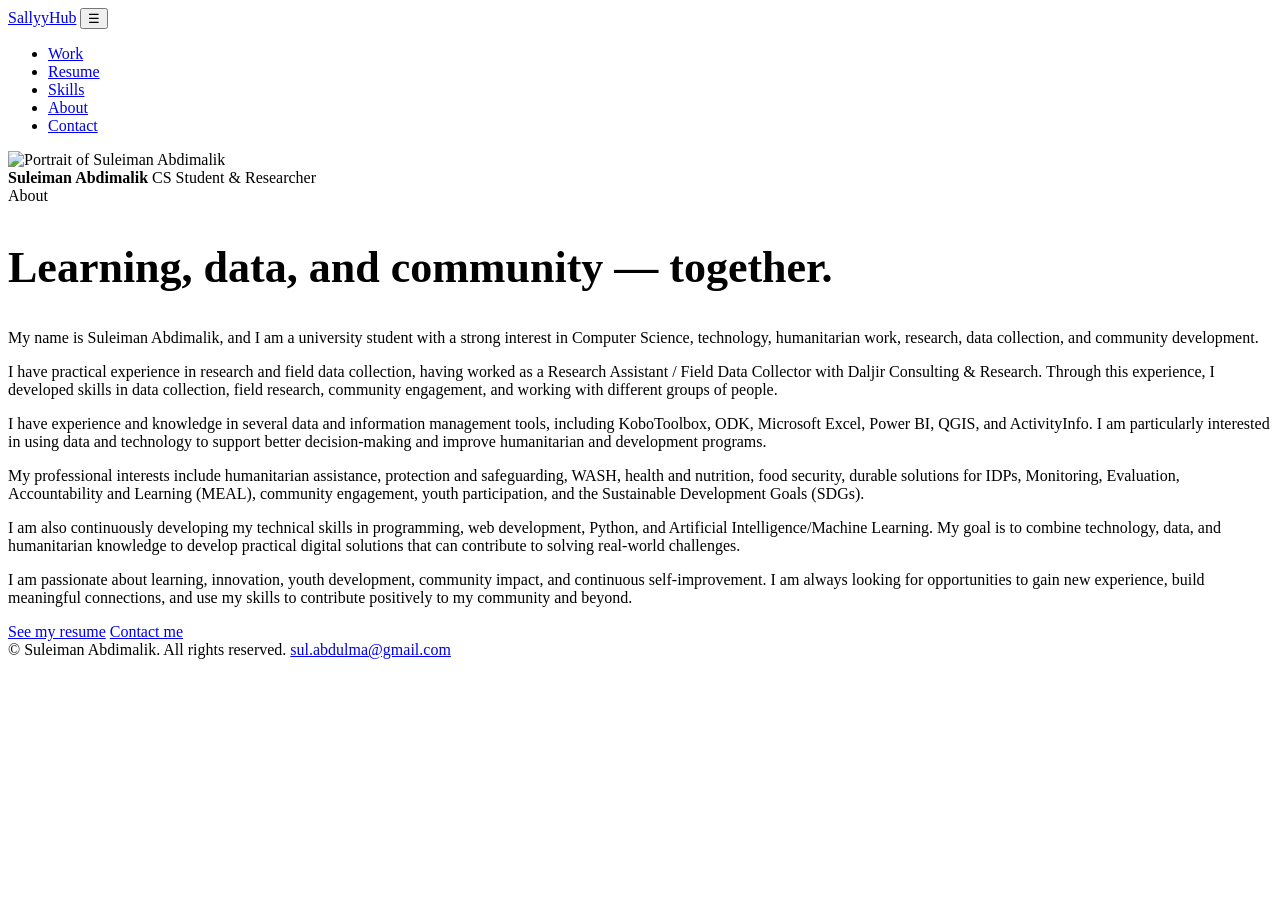
==== about.html @ c83473b5 "Upload website files" ====
<!DOCTYPE html>
<html lang="en">
<head>
<meta charset="UTF-8">
<meta name="viewport" content="width=device-width, initial-scale=1.0">
<title>About — SallyyHub</title>
<link rel="preconnect" href="https://fonts.googleapis.com">
<link href="https://fonts.googleapis.com/css2?family=Space+Grotesk:wght@500;700&family=Inter:wght@400;500;600;700&display=swap" rel="stylesheet">
<link rel="stylesheet" href="css/style.css">
</head>
<body>

<header class="site-header">
  <nav class="navbar">
    <a href="index.html" class="navbar__brand">Sallyy<span>Hub</span></a>
    <button class="navbar__toggle" aria-label="Toggle menu" aria-expanded="false">&#9776;</button>
    <ul class="navbar__links">
      <li><a href="work.html">Work</a></li>
      <li><a href="resume.html">Resume</a></li>
      <li><a href="skills.html">Skills</a></li>
      <li><a href="about.html" aria-current="page">About</a></li>
      <li><a href="contact.html" class="navbar__cta">Contact</a></li>
    </ul>
  </nav>
</header>

<section class="hero" style="padding-bottom: var(--space-6);">
  <div class="container hero-grid">

    <!-- PHOTO: replace images/profile-placeholder.svg with images/profile.jpg,
         then update the src below. -->
    <div class="photo-frame">
      <img src="images/profile.jpg" alt="Portrait of Suleiman Abdimalik">
      <div class="photo-badge">
        <strong>Suleiman Abdimalik</strong>
        <span>CS Student &amp; Researcher</span>
      </div>
    </div>

    <div>
      <span class="eyebrow">About</span>
      <h1 style="font-size: clamp(30px, 4vw, 44px);">Learning, data, and community — together.</h1>

      <div class="prose" style="margin-top: var(--space-3);">
        <p>My name is Suleiman Abdimalik, and I am a university student with a strong interest in
Computer Science, technology, humanitarian work, research, data collection, and community
development.</p>

        <p>I have practical experience in research and field data collection, having worked as a
        Research Assistant / Field Data Collector with Daljir Consulting &amp; Research. Through this
        experience, I developed skills in data collection, field research, community engagement, and
        working with different groups of people.</p>

        <p>I have experience and knowledge in several data and information management tools,
        including KoboToolbox, ODK, Microsoft Excel, Power BI, QGIS, and ActivityInfo. I am
        particularly interested in using data and technology to support better decision-making and
        improve humanitarian and development programs.</p>

        <p>My professional interests include humanitarian assistance, protection and safeguarding,
        WASH, health and nutrition, food security, durable solutions for IDPs, Monitoring, Evaluation,
        Accountability and Learning (MEAL), community engagement, youth participation, and the
        Sustainable Development Goals (SDGs).</p>

        <p>I am also continuously developing my technical skills in programming, web development,
        Python, and Artificial Intelligence/Machine Learning. My goal is to combine technology, data,
        and humanitarian knowledge to develop practical digital solutions that can contribute to
        solving real-world challenges.</p>

        <p>I am passionate about learning, innovation, youth development, community impact, and
        continuous self-improvement. I am always looking for opportunities to gain new experience,
        build meaningful connections, and use my skills to contribute positively to my community and
        beyond.</p>
      </div>

      <div class="btn-row" style="margin-top: var(--space-3);">
        <a href="resume.html" class="btn btn--primary">See my resume</a>
        <a href="contact.html" class="btn btn--ghost">Contact me</a>
      </div>
    </div>
  </div>
</section>

<footer class="site-footer">
  <div class="container">
    <span>&copy; <span data-year></span> Suleiman Abdimalik. All rights reserved.</span>
    <span><a href="mailto:sul.abdulma@gmail.com">sul.abdulma@gmail.com</a></span>
  </div>
</footer>

<script src="js/main.js"></script>
</body>
</html>
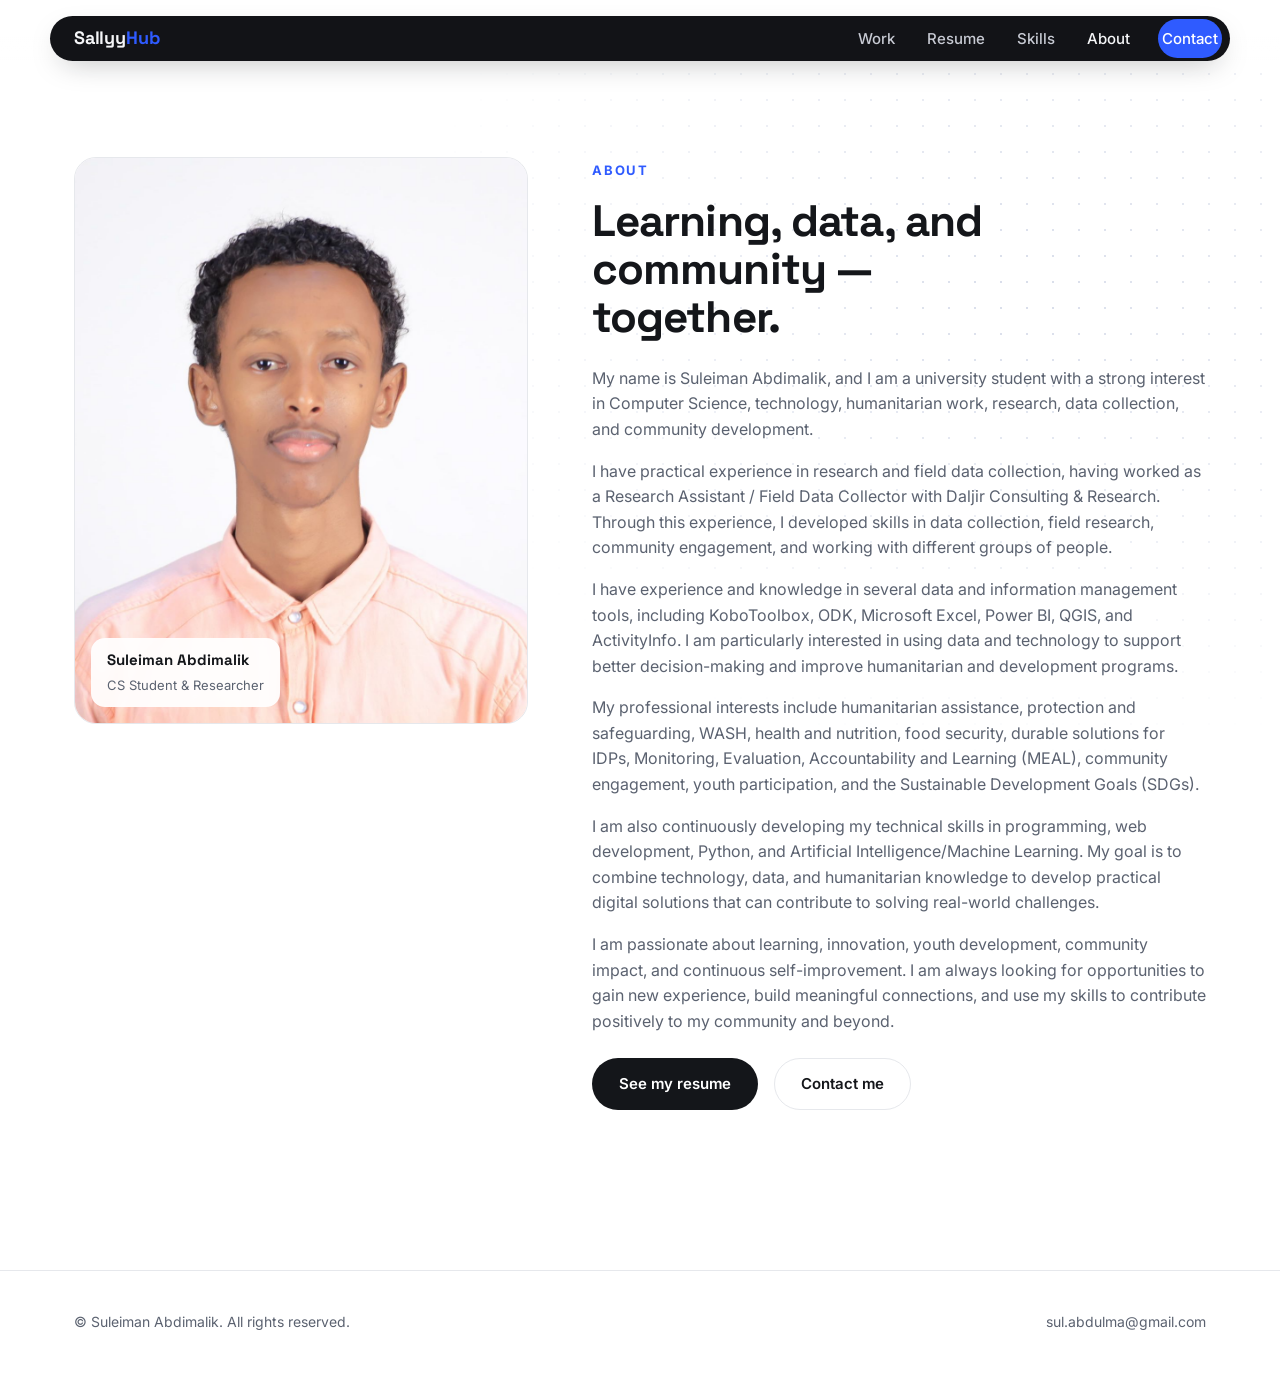
==== commit 45a8bd63: "Fix portfolio asset paths and remove dead placeholder links" ====
--- a/about.html
+++ b/about.html
@@ -6,87 +6,28 @@
 <title>About — SallyyHub</title>
 <link rel="preconnect" href="https://fonts.googleapis.com">
 <link href="https://fonts.googleapis.com/css2?family=Space+Grotesk:wght@500;700&family=Inter:wght@400;500;600;700&display=swap" rel="stylesheet">
-<link rel="stylesheet" href="css/style.css">
+<link rel="stylesheet" href="style.css">
 </head>
 <body>
-
-<header class="site-header">
-  <nav class="navbar">
-    <a href="index.html" class="navbar__brand">Sallyy<span>Hub</span></a>
-    <button class="navbar__toggle" aria-label="Toggle menu" aria-expanded="false">&#9776;</button>
-    <ul class="navbar__links">
-      <li><a href="work.html">Work</a></li>
-      <li><a href="resume.html">Resume</a></li>
-      <li><a href="skills.html">Skills</a></li>
-      <li><a href="about.html" aria-current="page">About</a></li>
-      <li><a href="contact.html" class="navbar__cta">Contact</a></li>
-    </ul>
-  </nav>
-</header>
-
-<section class="hero" style="padding-bottom: var(--space-6);">
-  <div class="container hero-grid">
-
-    <!-- PHOTO: replace images/profile-placeholder.svg with images/profile.jpg,
-         then update the src below. -->
-    <div class="photo-frame">
-      <img src="images/profile.jpg" alt="Portrait of Suleiman Abdimalik">
-      <div class="photo-badge">
-        <strong>Suleiman Abdimalik</strong>
-        <span>CS Student &amp; Researcher</span>
-      </div>
+<header class="site-header"><nav class="navbar">
+  <a href="index.html" class="navbar__brand">Sallyy<span>Hub</span></a><button class="navbar__toggle" aria-label="Toggle menu" aria-expanded="false">&#9776;</button>
+  <ul class="navbar__links"><li><a href="work.html">Work</a></li><li><a href="resume.html">Resume</a></li><li><a href="skills.html">Skills</a></li><li><a href="about.html" aria-current="page">About</a></li><li><a href="contact.html" class="navbar__cta">Contact</a></li></ul>
+</nav></header>
+<section class="hero" style="padding-bottom: var(--space-6);"><div class="container hero-grid">
+  <div class="photo-frame"><img src="profile.jpg" alt="Portrait of Suleiman Abdimalik"><div class="photo-badge"><strong>Suleiman Abdimalik</strong><span>CS Student &amp; Researcher</span></div></div>
+  <div><span class="eyebrow">About</span><h1 style="font-size: clamp(30px, 4vw, 44px);">Learning, data, and community — together.</h1>
+    <div class="prose" style="margin-top: var(--space-3);">
+      <p>My name is Suleiman Abdimalik, and I am a university student with a strong interest in Computer Science, technology, humanitarian work, research, data collection, and community development.</p>
+      <p>I have practical experience in research and field data collection, having worked as a Research Assistant / Field Data Collector with Daljir Consulting &amp; Research. Through this experience, I developed skills in data collection, field research, community engagement, and working with different groups of people.</p>
+      <p>I have experience and knowledge in several data and information management tools, including KoboToolbox, ODK, Microsoft Excel, Power BI, QGIS, and ActivityInfo. I am particularly interested in using data and technology to support better decision-making and improve humanitarian and development programs.</p>
+      <p>My professional interests include humanitarian assistance, protection and safeguarding, WASH, health and nutrition, food security, durable solutions for IDPs, Monitoring, Evaluation, Accountability and Learning (MEAL), community engagement, youth participation, and the Sustainable Development Goals (SDGs).</p>
+      <p>I am also continuously developing my technical skills in programming, web development, Python, and Artificial Intelligence/Machine Learning. My goal is to combine technology, data, and humanitarian knowledge to develop practical digital solutions that can contribute to solving real-world challenges.</p>
+      <p>I am passionate about learning, innovation, youth development, community impact, and continuous self-improvement. I am always looking for opportunities to gain new experience, build meaningful connections, and use my skills to contribute positively to my community and beyond.</p>
     </div>
-
-    <div>
-      <span class="eyebrow">About</span>
-      <h1 style="font-size: clamp(30px, 4vw, 44px);">Learning, data, and community — together.</h1>
-
-      <div class="prose" style="margin-top: var(--space-3);">
-        <p>My name is Suleiman Abdimalik, and I am a university student with a strong interest in
-Computer Science, technology, humanitarian work, research, data collection, and community
-development.</p>
-
-        <p>I have practical experience in research and field data collection, having worked as a
-        Research Assistant / Field Data Collector with Daljir Consulting &amp; Research. Through this
-        experience, I developed skills in data collection, field research, community engagement, and
-        working with different groups of people.</p>
-
-        <p>I have experience and knowledge in several data and information management tools,
-        including KoboToolbox, ODK, Microsoft Excel, Power BI, QGIS, and ActivityInfo. I am
-        particularly interested in using data and technology to support better decision-making and
-        improve humanitarian and development programs.</p>
-
-        <p>My professional interests include humanitarian assistance, protection and safeguarding,
-        WASH, health and nutrition, food security, durable solutions for IDPs, Monitoring, Evaluation,
-        Accountability and Learning (MEAL), community engagement, youth participation, and the
-        Sustainable Development Goals (SDGs).</p>
-
-        <p>I am also continuously developing my technical skills in programming, web development,
-        Python, and Artificial Intelligence/Machine Learning. My goal is to combine technology, data,
-        and humanitarian knowledge to develop practical digital solutions that can contribute to
-        solving real-world challenges.</p>
-
-        <p>I am passionate about learning, innovation, youth development, community impact, and
-        continuous self-improvement. I am always looking for opportunities to gain new experience,
-        build meaningful connections, and use my skills to contribute positively to my community and
-        beyond.</p>
-      </div>
-
-      <div class="btn-row" style="margin-top: var(--space-3);">
-        <a href="resume.html" class="btn btn--primary">See my resume</a>
-        <a href="contact.html" class="btn btn--ghost">Contact me</a>
-      </div>
-    </div>
+    <div class="btn-row" style="margin-top: var(--space-3);"><a href="resume.html" class="btn btn--primary">See my resume</a><a href="contact.html" class="btn btn--ghost">Contact me</a></div>
   </div>
-</section>
-
-<footer class="site-footer">
-  <div class="container">
-    <span>&copy; <span data-year></span> Suleiman Abdimalik. All rights reserved.</span>
-    <span><a href="mailto:sul.abdulma@gmail.com">sul.abdulma@gmail.com</a></span>
-  </div>
-</footer>
-
-<script src="js/main.js"></script>
+</div></section>
+<footer class="site-footer"><div class="container"><span>&copy; <span data-year></span> Suleiman Abdimalik. All rights reserved.</span><span><a href="mailto:sul.abdulma@gmail.com">sul.abdulma@gmail.com</a></span></div></footer>
+<script src="main.js"></script>
 </body>
 </html>
--- a/style.css
+++ b/style.css
@@ -0,0 +1,567 @@
+/* =========================================================
+   SallyyHub Portfolio — Global Stylesheet
+   -----------------------------------------------------------
+   HOW THIS FILE IS ORGANIZED (read this if you're new):
+   1. DESIGN TOKENS   -> colors, fonts, spacing (change look here)
+   2. RESET / BASE     -> browser defaults, typography
+   3. LAYOUT HELPERS   -> .container, sections, grid
+   4. HEADER / NAV      -> the floating pill navbar
+   5. HERO               -> big intro sections on each page
+   6. COMPONENTS         -> cards, badges, buttons, footer
+   7. PAGE-SPECIFIC       -> About photo badge, skills grid, etc.
+   8. RESPONSIVE / MOBILE -> small screens
+   ========================================================= */
+
+/* -----------------------------------------------------------
+   1. DESIGN TOKENS
+   Change a value here and it updates everywhere on the site.
+----------------------------------------------------------- */
+:root {
+  /* Colors */
+  --bg: #ffffff;
+  --bg-soft: #f5f6f8;
+  --bg-dark: #121317;
+  --text: #14161a;
+  --text-muted: #5b6270;
+  --text-on-dark: #f5f6f8;
+  --accent: #2f5bff;      /* primary blue accent (labels, links) */
+  --accent-soft: #eaf0ff; /* light tint of accent, used for chips */
+  --border: #e6e8ec;
+
+  /* Data/field-work motif accent — small dotted-grid pattern used
+     behind hero copy, a nod to field data collection points. */
+  --grid-dot: #d8ddea;
+
+  /* Radii */
+  --radius-pill: 999px;
+  --radius-lg: 22px;
+  --radius-md: 14px;
+
+  /* Fonts */
+  --font-display: 'Space Grotesk', 'Helvetica Neue', Arial, sans-serif;
+  --font-body: 'Inter', 'Helvetica Neue', Arial, sans-serif;
+
+  /* Spacing scale */
+  --space-1: 8px;
+  --space-2: 16px;
+  --space-3: 24px;
+  --space-4: 40px;
+  --space-5: 64px;
+  --space-6: 96px;
+}
+
+/* -----------------------------------------------------------
+   2. RESET / BASE
+----------------------------------------------------------- */
+* { box-sizing: border-box; margin: 0; padding: 0; }
+
+html { scroll-behavior: smooth; }
+
+body {
+  font-family: var(--font-body);
+  color: var(--text);
+  background: var(--bg);
+  line-height: 1.6;
+  -webkit-font-smoothing: antialiased;
+}
+
+img { max-width: 100%; display: block; }
+
+a { color: inherit; text-decoration: none; }
+
+ul { list-style: none; }
+
+h1, h2, h3, h4 {
+  font-family: var(--font-display);
+  line-height: 1.1;
+  letter-spacing: -0.02em;
+  font-weight: 700;
+}
+
+/* Visible keyboard focus (accessibility) */
+a:focus-visible, button:focus-visible, input:focus-visible, textarea:focus-visible {
+  outline: 2px solid var(--accent);
+  outline-offset: 3px;
+}
+
+@media (prefers-reduced-motion: reduce) {
+  * { animation: none !important; transition: none !important; scroll-behavior: auto !important; }
+}
+
+/* -----------------------------------------------------------
+   3. LAYOUT HELPERS
+----------------------------------------------------------- */
+.container {
+  width: 100%;
+  max-width: 1180px;
+  margin: 0 auto;
+  padding: 0 var(--space-3);
+}
+
+.section {
+  padding: var(--space-5) 0;
+}
+
+.eyebrow {
+  display: inline-block;
+  font-family: var(--font-body);
+  font-weight: 700;
+  font-size: 13px;
+  letter-spacing: 0.14em;
+  text-transform: uppercase;
+  color: var(--accent);
+  margin-bottom: var(--space-2);
+}
+
+/* -----------------------------------------------------------
+   4. HEADER / NAV — floating dark pill navbar
+----------------------------------------------------------- */
+.site-header {
+  position: sticky;
+  top: 0;
+  z-index: 50;
+  padding: var(--space-2) var(--space-3) 0;
+  background: linear-gradient(to bottom, var(--bg) 60%, transparent);
+}
+
+.navbar {
+  max-width: 1180px;
+  margin: 0 auto;
+  background: var(--bg-dark);
+  border-radius: var(--radius-pill);
+  display: flex;
+  align-items: center;
+  justify-content: space-between;
+  padding: var(--space-1) var(--space-1) var(--space-1) var(--space-3);
+  box-shadow: 0 10px 30px -12px rgba(18, 19, 23, 0.35);
+}
+
+.navbar__brand {
+  font-family: var(--font-display);
+  font-weight: 700;
+  font-size: 18px;
+  color: var(--text-on-dark);
+  letter-spacing: -0.01em;
+}
+
+.navbar__brand span { color: var(--accent); }
+
+.navbar__links {
+  display: flex;
+  align-items: center;
+  gap: var(--space-3);
+}
+
+.navbar__links a {
+  color: #c7cad3;
+  font-size: 15px;
+  font-weight: 500;
+  padding: 10px 4px;
+  transition: color 0.15s ease;
+}
+
+.navbar__links a:hover,
+.navbar__links a[aria-current="page"] {
+  color: var(--text-on-dark);
+}
+
+.navbar__cta {
+  background: var(--accent);
+  color: #fff !important;
+  padding: 10px 20px;
+  border-radius: var(--radius-pill);
+  font-weight: 600;
+  font-size: 14px;
+}
+
+.navbar__toggle {
+  display: none;
+  background: none;
+  border: none;
+  color: var(--text-on-dark);
+  font-size: 24px;
+  cursor: pointer;
+  padding: 6px 10px;
+}
+
+/* -----------------------------------------------------------
+   5. HERO
+----------------------------------------------------------- */
+.hero {
+  position: relative;
+  padding: var(--space-6) 0 var(--space-5);
+  overflow: hidden;
+}
+
+/* subtle dotted-grid motif = data collection points */
+.hero::before {
+  content: "";
+  position: absolute;
+  inset: 0;
+  background-image: radial-gradient(var(--grid-dot) 1.5px, transparent 1.5px);
+  background-size: 26px 26px;
+  -webkit-mask-image: radial-gradient(ellipse 70% 60% at 80% 20%, black, transparent 70%);
+          mask-image: radial-gradient(ellipse 70% 60% at 80% 20%, black, transparent 70%);
+  pointer-events: none;
+  z-index: 0;
+}
+
+.hero > .container { position: relative; z-index: 1; }
+
+.hero h1 {
+  font-size: clamp(34px, 5vw, 56px);
+  max-width: 16ch;
+  margin-bottom: var(--space-3);
+}
+
+.hero p.lead {
+  font-size: 18px;
+  color: var(--text-muted);
+  max-width: 60ch;
+  margin-bottom: var(--space-3);
+}
+
+.hero-grid {
+  display: grid;
+  grid-template-columns: 0.85fr 1.15fr;
+  gap: var(--space-5);
+  align-items: start;
+}
+
+@media (max-width: 860px) {
+  .hero-grid { grid-template-columns: 1fr; }
+}
+
+/* -----------------------------------------------------------
+   6. COMPONENTS
+----------------------------------------------------------- */
+.btn {
+  display: inline-flex;
+  align-items: center;
+  gap: 8px;
+  padding: 13px 26px;
+  border-radius: var(--radius-pill);
+  font-weight: 600;
+  font-size: 15px;
+  border: 1px solid transparent;
+  cursor: pointer;
+}
+
+.btn--primary { background: var(--text); color: #fff; }
+.btn--primary:hover { background: var(--accent); }
+
+.btn--ghost { background: transparent; color: var(--text); border-color: var(--border); }
+.btn--ghost:hover { border-color: var(--text); }
+
+.btn-row { display: flex; gap: var(--space-2); flex-wrap: wrap; }
+
+.card {
+  background: var(--bg-soft);
+  border: 1px solid var(--border);
+  border-radius: var(--radius-lg);
+  padding: var(--space-3);
+}
+
+.chip {
+  display: inline-block;
+  background: var(--accent-soft);
+  color: var(--accent);
+  font-size: 13px;
+  font-weight: 600;
+  padding: 6px 14px;
+  border-radius: var(--radius-pill);
+  margin: 0 8px 8px 0;
+}
+
+.grid-3 { display: grid; grid-template-columns: repeat(3, 1fr); gap: var(--space-3); }
+.grid-2 { display: grid; grid-template-columns: repeat(2, 1fr); gap: var(--space-3); }
+
+@media (max-width: 860px) {
+  .grid-3, .grid-2 { grid-template-columns: 1fr; }
+}
+
+.site-footer {
+  border-top: 1px solid var(--border);
+  padding: var(--space-4) 0;
+  margin-top: var(--space-5);
+}
+
+.site-footer .container {
+  display: flex;
+  justify-content: space-between;
+  align-items: center;
+  flex-wrap: wrap;
+  gap: var(--space-2);
+  color: var(--text-muted);
+  font-size: 14px;
+}
+
+.site-footer a:hover { color: var(--accent); }
+
+/* -----------------------------------------------------------
+   7. PAGE-SPECIFIC
+----------------------------------------------------------- */
+
+/* --- About: photo with floating name badge (like the reference site) --- */
+.photo-frame {
+  position: relative;
+  border-radius: var(--radius-lg);
+  overflow: hidden;
+  background: var(--bg-soft);
+  border: 1px solid var(--border);
+  aspect-ratio: 4 / 5;
+}.photo-frame {
+  position: relative;
+  border-radius: var(--radius-lg);
+  overflow: hidden;
+  background: var(--bg-soft);
+  border: 1px solid var(--border);
+  aspect-ratio: 4 / 5;
+}.photo-frame img {
+  transition: transform 0.6s ease;
+}
+
+.photo-frame:hover img {
+  transform: scale(1.06);
+}
+
+.photo-frame img { width: 100%; height: 100%; object-fit: cover; }
+
+.photo-frame img { width: 100%; height: 100%; object-fit: cover; }
+
+.photo-badge {
+  position: absolute;
+  left: var(--space-2);
+  bottom: var(--space-2);
+  background: rgba(255,255,255,0.92);
+  backdrop-filter: blur(6px);
+  border-radius: var(--radius-md);
+  padding: 10px 16px;
+}
+
+.photo-badge strong { display: block; font-family: var(--font-display); font-size: 15px; }
+.photo-badge span { font-size: 13px; color: var(--text-muted); }
+
+.prose p { margin-bottom: var(--space-2); color: var(--text-muted); }
+.prose p:last-child { margin-bottom: 0; }
+
+/* --- Skills page --- */
+.skill-category h3 {
+  font-size: 20px;
+  margin-bottom: var(--space-2);
+}
+
+.skill-category { margin-bottom: var(--space-4); }
+
+/* --- Work / Projects --- */
+.project-card {
+  background: var(--bg);
+  border: 1px solid var(--border);
+  border-radius: var(--radius-lg);
+  overflow: hidden;
+  display: flex;
+  flex-direction: column;
+}.project-card__thumb {
+  aspect-ratio: 16 / 10;
+  background: var(--bg-soft);
+  display: flex;
+  align-items: center;
+  justify-content: center;
+  color: var(--text-muted);
+  font-size: 13px;
+  border-bottom: 1px solid var(--border);
+}.project-card__thumb img {
+  transition: transform 0.5s ease;
+}
+
+.project-card:hover .project-card__thumb img {
+  transform: scale(1.08);
+}
+
+.project-card__thumb {
+  aspect-ratio: 16 / 10;
+  background: var(--bg-soft);
+  display: flex;
+  align-items: center;
+  justify-content: center;
+  color: var(--text-muted);
+  font-size: 13px;
+  border-bottom: 1px solid var(--border);
+}
+
+.project-card__body { padding: var(--space-3); flex: 1; display: flex; flex-direction: column; }
+.project-card__body h3 { font-size: 19px; margin-bottom: 8px; }
+.project-card__body p { color: var(--text-muted); font-size: 14.5px; margin-bottom: var(--space-2); flex: 1; }
+
+/* --- Resume timeline --- */
+.timeline-item {
+  border-left: 2px solid var(--border);
+  padding-left: var(--space-3);
+  padding-bottom: var(--space-4);
+  position: relative;
+}
+
+.timeline-item::before {
+  content: "";
+  position: absolute;
+  left: -7px;
+  top: 4px;
+  width: 12px;
+  height: 12px;
+  border-radius: 50%;
+  background: var(--accent);
+}
+
+.timeline-item .meta { color: var(--text-muted); font-size: 14px; margin-bottom: 6px; }
+
+/* --- Contact --- */
+.contact-grid {
+  display: grid;
+  grid-template-columns: 1fr 1fr;
+  gap: var(--space-4);
+}
+
+@media (max-width: 860px) { .contact-grid { grid-template-columns: 1fr; } }
+
+.form-field { margin-bottom: var(--space-2); }
+.form-field label { display: block; font-size: 14px; font-weight: 600; margin-bottom: 6px; }
+.form-field input, .form-field textarea {
+  width: 100%;
+  padding: 12px 14px;
+  border-radius: var(--radius-md);
+  border: 1px solid var(--border);
+  font-family: var(--font-body);
+  font-size: 15px;
+  background: var(--bg-soft);
+}
+
+.contact-info-item { display: flex; align-items: center; gap: 12px; margin-bottom: var(--space-2); }
+.contact-info-item .icon {
+  width: 40px; height: 40px; border-radius: 50%;
+  background: var(--accent-soft); color: var(--accent);
+  display: flex; align-items: center; justify-content: center;
+  font-size: 16px; flex-shrink: 0;
+}
+
+/* -----------------------------------------------------------
+   8. RESPONSIVE / MOBILE NAV
+----------------------------------------------------------- */
+@media (max-width: 760px) {
+  .navbar__toggle { display: block; }
+
+  .navbar__links {
+    position: absolute;
+    top: 64px;
+    left: 0;
+    right: 0;
+    background: var(--bg-dark);
+    flex-direction: column;
+    align-items: flex-start;
+    gap: 0;
+    padding: var(--space-2) var(--space-3) var(--space-3);
+    border-radius: 0 0 var(--radius-lg) var(--radius-lg);
+    display: none;
+  }
+
+  .navbar__links.is-open { display: flex; }
+  .navbar__links a { width: 100%; padding: 12px 0; }
+  .navbar__cta { margin-top: 8px; }
+}.hero-kicker {
+  display: flex;
+  justify-content: space-between;
+  align-items: center;
+  font-size: 13px;
+  font-weight: 600;
+  text-transform: uppercase;
+  letter-spacing: 0.08em;
+  color: var(--text-muted);
+  border-bottom: 1px solid var(--border);
+  padding-bottom: var(--space-2);
+  margin-bottom: var(--space-3);
+}/* --- Skills page: certification-style cards --- */
+.cert-grid {
+  display: grid;
+  grid-template-columns: repeat(auto-fit, minmax(270px, 1fr));
+  gap: var(--space-3);
+}
+
+.cert-card {
+  background: var(--bg);
+  border: 1px solid var(--border);
+  border-radius: var(--radius-lg);
+  overflow: hidden;
+  display: flex;
+  flex-direction: column;
+}
+
+.cert-card__header {
+  background: var(--bg-soft);
+  padding: var(--space-3);
+  border-bottom: 1px solid var(--border);
+  display: flex;
+  align-items: center;
+  gap: 12px;
+}
+
+.cert-card__icon { font-size: 28px; line-height: 1; }
+.cert-card__header h3 { font-size: 19px; }
+
+.cert-card__body {
+  padding: var(--space-3);
+  flex: 1;
+  display: flex;
+  flex-direction: column;
+  gap: var(--space-2);
+}
+
+.cert-badge {
+  display: inline-block;
+  background: var(--accent-soft);
+  color: var(--accent);
+  font-size: 12px;
+  font-weight: 700;
+  letter-spacing: 0.04em;
+  text-transform: uppercase;
+  padding: 5px 12px;
+  border-radius: var(--radius-pill);
+  width: fit-content;
+}
+
+.cert-list { display: flex; flex-direction: column; gap: 8px; }
+.cert-list li {
+  display: flex;
+  gap: 8px;
+  align-items: flex-start;
+  font-size: 14.5px;
+  color: var(--text);
+}
+.cert-list li::before {
+  content: "✓";
+  color: var(--accent);
+  font-weight: 700;
+  flex-shrink: 0;
+}
+
+.cert-highlight {
+  background: var(--accent-soft);
+  border-left: 3px solid var(--accent);
+  border-radius: var(--radius-md);
+  padding: 12px 14px;
+  font-size: 13.5px;
+  color: var(--text);
+}
+
+.cert-chips { display: flex; flex-wrap: wrap; gap: 6px; margin-top: 4px; }
+.cert-chips span {
+  background: var(--bg-soft);
+  border: 1px solid var(--border);
+  font-size: 12.5px;
+  color: var(--text-muted);
+  padding: 4px 10px;
+  border-radius: var(--radius-pill);
+}.cert-card__logo {
+  height: 30px;
+  width: auto;
+  max-width: 120px;
+  object-fit: contain;
+}
